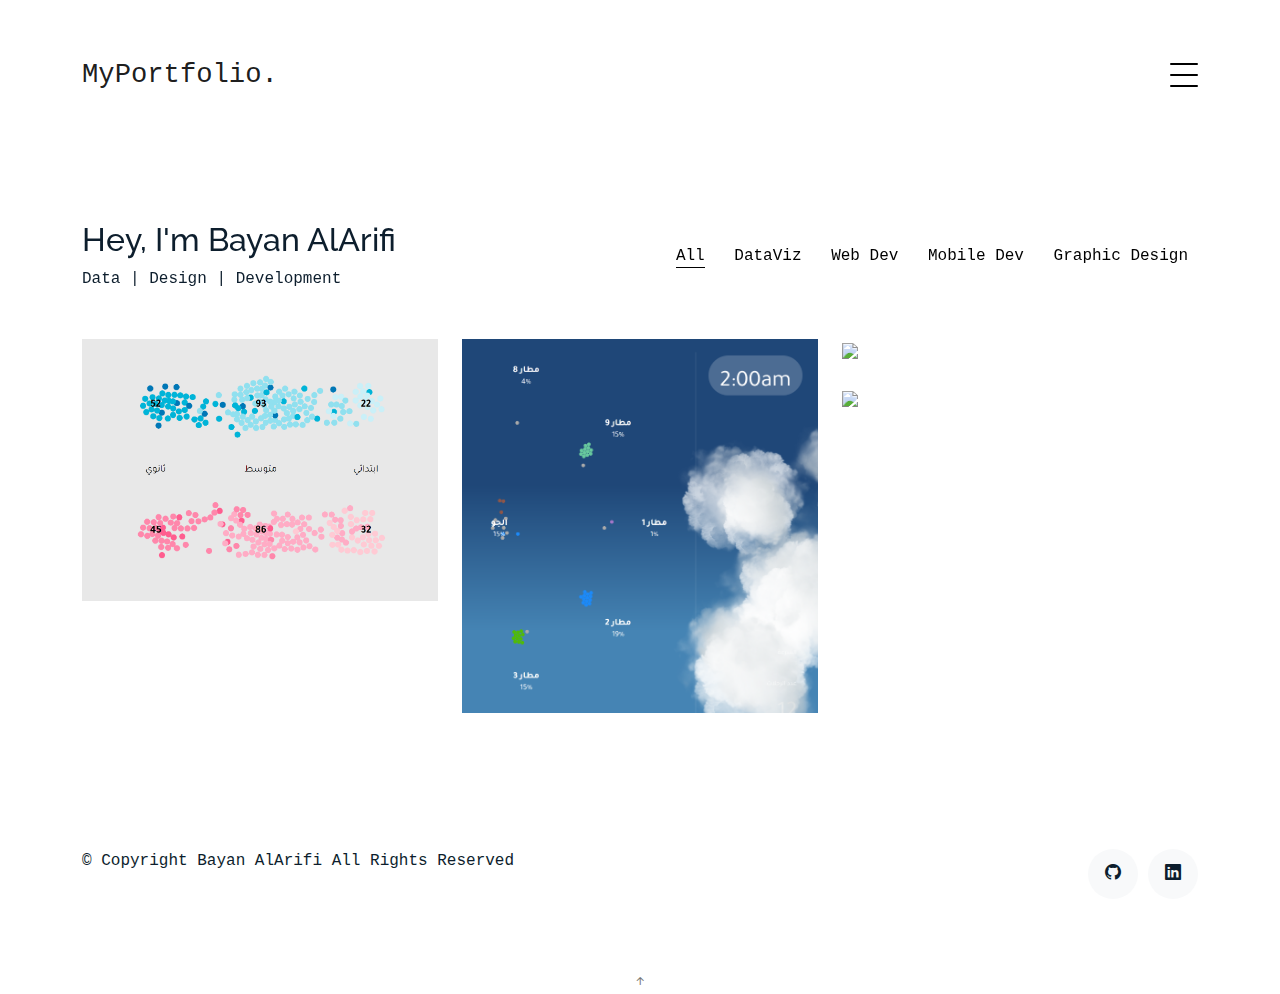
==== index.html @ 4310e3ca "Add DataViz" ====
<!DOCTYPE html>
<html lang="en">

<head>
  <meta charset="utf-8">
  <meta content="width=device-width, initial-scale=1.0" name="viewport">

  <title>Bayna AlArifi Portfolio</title>
  <meta content="" name="description">
  <meta content="" name="keywords">

  <!-- Favicons -->
  <link href="assets/img/favicon.png" rel="icon">
  <link href="assets/img/apple-touch-icon.png" rel="apple-touch-icon">

  <!-- Google Fonts -->
  <link href="https://fonts.googleapis.com/css?family=https://fonts.googleapis.com/css?family=Inconsolata:400,500,600,700|Raleway:400,400i,500,500i,600,600i,700,700i" rel="stylesheet">

  <!-- Vendor CSS Files -->
  <link href="assets/vendor/aos/aos.css" rel="stylesheet">
  <link href="assets/vendor/bootstrap/css/bootstrap.min.css" rel="stylesheet">
  <link href="assets/vendor/bootstrap-icons/bootstrap-icons.css" rel="stylesheet">
  <link href="assets/vendor/swiper/swiper-bundle.min.css" rel="stylesheet">

  <!-- Template Main CSS File -->
  <link href="assets/css/style.css" rel="stylesheet">

  <!-- =======================================================
  * Template Name: MyPortfolio - v4.7.0
  * Template URL: https://bootstrapmade.com/myportfolio-bootstrap-portfolio-website-template/
  * Author: BootstrapMade.com
  * License: https://bootstrapmade.com/license/
  ======================================================== -->
</head>

<body>

  <!-- ======= Navbar ======= -->
  <div class="collapse navbar-collapse custom-navmenu" id="main-navbar">
    <div class="container py-2 py-md-5">
      <div class="row align-items-start">
        <div class="col-md-2">
          <ul class="custom-menu">
            <li class="active"><a href="index.html">Home</a></li>
            <li><a href="">About Me</a></li>
            <li><a href="">Services</a></li>
            <li><a href="">Work</a></li>
            <li><a href="">Contact</a></li>
            <!--
            <li><a href="about.html">About Me</a></li>
            <li><a href="services.html">Services</a></li>
            <li><a href="works.html">Work</a></li>
            <li><a href="contact.html">Contact</a></li>
            -->
          </ul>
        </div>
        <div class="col-md-6 d-none d-md-block  mr-auto">
          <!--
          <div class="tweet d-flex">
            <span class="bi bi-twitter text-white mt-2 mr-3"></span>
            <div>
              <p><em>Lorem ipsum dolor sit amet consectetur adipisicing elit. Quisquam necessitatibus incidunt ut officiis explicabo inventore. <br> <a href="#">t.co/v82jsk</a></em></p>
            </div>
          </div>
      -->
        </div>
        <div class="col-md-4 d-none d-md-block">
          <h3>Contact Me</h3>
          <!-- <p>Lorem ipsum dolor sit amet consectetur adipisicing elit. Quisquam necessitatibus incidunt ut officiisexplicabo inventore. <br> -->
          <p><a href="mailto: bayan.i.alarifi@gmail.com">bayan.i.alarifi@gmail.com</a></p>
          <div class="col-sm-6 social text-md-end">
            <a href="https://github.com/BayanAlArifi"><span class="bi bi-github"></span></a>
            <a href="https://www.linkedin.com/in/bayanalarifi/"><span class="bi bi-linkedin"></span></a>
          </div>
        </div>
      </div>

    </div>
  </div>

  <nav class="navbar navbar-light custom-navbar">
    <div class="container">
      <!-- <img src="assets/img/MyLogo.png" alt="Image" class="img-fluid"> -->
      <a class="navbar-brand" href="index.html">MyPortfolio.</a>
      <a href="#" class="burger" data-bs-toggle="collapse" data-bs-target="#main-navbar">
        <span></span>
      </a>
    </div>
  </nav>

  <main id="main">

    <!-- ======= Works Section ======= -->
    <section class="section site-portfolio">
      <div class="container">
        <div class="row mb-5 align-items-center">
          <div class="col-md-12 col-lg-6 mb-4 mb-lg-0" data-aos="fade-up">
            <h2>Hey, I'm Bayan AlArifi</h2>
            <p class="mb-0">Data | Design | Development</p> <!-- Freelance Creative &amp; Professional Data Scientist -->
          </div>
          <div class="col-md-12 col-lg-6 text-start text-lg-end" data-aos="fade-up" data-aos-delay="100">
            <div id="filters" class="filters">
              <a href="#" data-filter="*" class="active">All</a>
              <a href="#" data-filter=".DataViz">DataViz</a>
              <a href="#" data-filter=".web">Web Dev</a>
              <a href="#" data-filter=".photography">Mobile Dev</a>
              <a href="#" data-filter=".design">Graphic Design</a>
            </div>
          </div>
        </div>
        <div id="portfolio-grid" class="row no-gutter" data-aos="fade-up" data-aos-delay="200">
          <div class="item DataViz col-sm-6 col-md-4 col-lg-4 mb-4">
            <a href="Education-Stages-Simulation.html" class="item-wrap fancybox">
              <div class="work-info">
                <h3>Education Stages Simulation</h3>
                <span>DataViz</span>
              </div>
              <img class="img-fluid" src="assets/img/Dual-Status-Change-Chart-Sample2.png">
            </a>
          </div>
          <div class="item DataViz col-sm-6 col-md-4 col-lg-4 mb-4">
            <a href="AviationMovement.html" class="item-wrap fancybox">
              <div class="work-info">
                <h3>Aviation Movement</h3>
                <span>DataViz</span>
              </div>
              <img class="img-fluid" src="assets/img/Aviation-Movement-Sample.PNG">
            </a>
          </div>
          <div class="item DataViz col-sm-6 col-md-4 col-lg-4 mb-4">
            <a href="Palm-Index.html" class="item-wrap fancybox">
              <div class="work-info">
                <h3>Palm Index</h3>
                <span>DataViz</span>
              </div>
              <img class="img-fluid" src="assets/img/Palm-Chart.png">
            </a>
          </div>
          <div class="item DataViz col-sm-6 col-md-4 col-lg-4 mb-4">
            <a href="Life-Expectancy.html" class="item-wrap fancybox">
              <div class="work-info">
                <h3>Life Expectancy</h3>
                <span>DataViz</span>
              </div>
              <img class="img-fluid" src="assets/img/Life-Expectancy-Sample.png">
            </a>
          </div>
        </div>
      </div>
    </section>
    <!-- End  Works Section -->

    <!-- ======= Clients Section ======= -->
    <!--
    <section class="section">
      <div class="container">
        <div class="row justify-content-center text-center mb-4">
          <div class="col-5">
            <h3 class="h3 heading">My Clients</h3>
            <p>Lorem ipsum dolor sit amet consectetur adipisicing elit explicabo inventore.</p>
          </div>
        </div>
        <div class="row">
          <div class="col-4 col-sm-4 col-md-2">
            <a href="#" class="client-logo"><img src="assets/img/logo-SIDF.png" alt="Image" class="img-fluid"></a>
          </div>
          <div class="col-4 col-sm-4 col-md-2">
            <a href="#" class="client-logo"><img src="assets/img/logo-KSU.png" alt="Image" class="img-fluid"></a>
          </div>
          <div class="col-4 col-sm-4 col-md-2">
            <a href="#" class="client-logo"><img src="assets/img/logo-Emblem.png" alt="Image" class="img-fluid"></a>
          </div>
          <div class="col-4 col-sm-4 col-md-2">
            <a href="#" class="client-logo"><img src="assets/img/logo-netflix.png" alt="Image" class="img-fluid"></a>
          </div>
          <div class="col-4 col-sm-4 col-md-2">
            <a href="#" class="client-logo"><img src="assets/img/logo-nike.png" alt="Image" class="img-fluid"></a>
          </div>
          <div class="col-4 col-sm-4 col-md-2">
            <a href="#" class="client-logo"><img src="assets/img/logo-google.png" alt="Image" class="img-fluid"></a>
          </div>

        </div>
      </div>
    </section> -->

    <!-- ======= Services Section ======= -->
    <!--
    <section class="section services">
      <div class="container">
        <div class="row justify-content-center text-center mb-4">
          <div class="col-5">
            <h3 class="h3 heading">My Services</h3>
            <p>Lorem ipsum dolor sit amet consectetur adipisicing elit explicabo inventore.</p>
          </div>
        </div>
        <div class="row">

          <div class="col-12 col-sm-6 col-md-6 col-lg-3">
            <i class="bi bi-card-checklist"></i>
            <h4 class="h4 mb-2">Web Design</h4>
            <p>Lorem ipsum dolor sit amet consectetur adipisicing elit explicabo inventore.</p>
            <ul class="list-unstyled list-line">
              <li>Lorem ipsum dolor sit amet consectetur adipisicing</li>
              <li>Non pariatur nisi</li>
              <li>Magnam soluta quod</li>
              <li>Lorem ipsum dolor</li>
              <li>Cumque quae aliquam</li>
            </ul>
          </div>
          <div class="col-12 col-sm-6 col-md-6 col-lg-3">
            <i class="bi bi-binoculars"></i>
            <h4 class="h4 mb-2">Mobile Applications</h4>
            <p>Lorem ipsum dolor sit amet consectetur adipisicing elit explicabo inventore.</p>
            <ul class="list-unstyled list-line">
              <li>Lorem ipsum dolor sit amet consectetur adipisicing</li>
              <li>Non pariatur nisi</li>
              <li>Magnam soluta quod</li>
              <li>Lorem ipsum dolor</li>
              <li>Cumque quae aliquam</li>
            </ul>
          </div>
          <div class="col-12 col-sm-6 col-md-6 col-lg-3">
            <i class="bi bi-brightness-high"></i>
            <h4 class="h4 mb-2">Graphic Design</h4>
            <p>Lorem ipsum dolor sit amet consectetur adipisicing elit explicabo inventore.</p>
            <ul class="list-unstyled list-line">
              <li>Lorem ipsum dolor sit amet consectetur adipisicing</li>
              <li>Non pariatur nisi</li>
              <li>Magnam soluta quod</li>
              <li>Lorem ipsum dolor</li>
              <li>Cumque quae aliquam</li>
            </ul>
          </div>
          <div class="col-12 col-sm-6 col-md-6 col-lg-3">
            <i class="bi bi-calendar4-week"></i>
            <h4 class="h4 mb-2">SEO</h4>
            <p>Lorem ipsum dolor sit amet consectetur adipisicing elit explicabo inventore.</p>
            <ul class="list-unstyled list-line">
              <li>Lorem ipsum dolor sit amet consectetur adipisicing</li>
              <li>Non pariatur nisi</li>
              <li>Magnam soluta quod</li>
              <li>Lorem ipsum dolor</li>
              <li>Cumque quae aliquam</li>
            </ul>
          </div>
        </div>
      </div>
    </section> -->

    <!-- ======= Testimonials Section ======= -->
    <!--
    <section class="section pt-0">
      <div class="container">
        <div class="testimonials-slider swiper" data-aos="fade-up" data-aos-delay="100">
          <div class="swiper-wrapper">
            <div class="swiper-slide">
              <div class="testimonial-wrap">
                <div class="testimonial">
                  <img src="assets/img/person_1.jpg" alt="Image" class="img-fluid">
                  <blockquote>
                    <p>Lorem ipsum dolor sit amet consectetur adipisicing elit. Quisquam necessitatibus incidunt ut officiis
                      explicabo inventore.</p>
                  </blockquote>
                  <p>&mdash; Jean Hicks</p>
                </div>
              </div>
            </div>
            <div class="swiper-slide">
              <div class="testimonial-wrap">
                <div class="testimonial">
                  <img src="assets/img/person_2.jpg" alt="Image" class="img-fluid">
                  <blockquote>
                    <p>Lorem ipsum dolor sit amet consectetur adipisicing elit. Quisquam necessitatibus incidunt ut officiis
                      explicabo inventore.</p>
                  </blockquote>
                  <p>&mdash; Chris Stanworth</p>
                </div>
              </div>
            </div>
          </div>
          <div class="swiper-pagination"></div>
        </div>
      </div>
    </section>
    -->
    <!-- End Testimonials Section -->

  </main><!-- End #main -->

  <!-- ======= Footer ======= -->
  <footer class="footer" role="contentinfo">
    <div class="container">
      <div class="row">
        <div class="col-sm-6">
          <p class="mb-1">&copy; Copyright Bayan AlArifi All Rights Reserved</p>
          <div class="credits">
            <!--
            All the links in the footer should remain intact.
            You can delete the links only if you purchased the pro version.
            Licensing information: https://bootstrapmade.com/license/
            Purchase the pro version with working PHP/AJAX contact form: https://bootstrapmade.com/buy/?theme=MyPortfolio
          -->
<!--            Designed by <a href="https://bootstrapmade.com/">BootstrapMade</a>-->
          </div>
        </div>
        <div class="col-sm-6 social text-md-end">
          <a href="https://github.com/BayanAlArifi"><span class="bi bi-github"></span></a>
          <a href="https://www.linkedin.com/in/bayanalarifi/"><span class="bi bi-linkedin"></span></a>
        </div>
      </div>
    </div>
  </footer>

  <a href="#" class="back-to-top d-flex align-items-center justify-content-center"><i class="bi bi-arrow-up-short"></i></a>

  <!-- Vendor JS Files -->
  <script src="assets/vendor/aos/aos.js"></script>
  <script src="assets/vendor/bootstrap/js/bootstrap.bundle.min.js"></script>
  <script src="assets/vendor/isotope-layout/isotope.pkgd.min.js"></script>
  <script src="assets/vendor/swiper/swiper-bundle.min.js"></script>
  <script src="assets/vendor/php-email-form/validate.js"></script>

  <!-- Template Main JS File -->
  <script src="assets/js/main.js"></script>

</body>

</html>
---- assets/css/style.css ----
/**
* Template Name: MyPortfolio - v4.7.0
* Template URL: https://bootstrapmade.com/myportfolio-bootstrap-portfolio-website-template/
* Author: BootstrapMade.com
* License: https://bootstrapmade.com/license/
*/

/*--------------------------------------------------------------
# General
--------------------------------------------------------------*/
body {
  font-family: "Inconsolata", monospace;
  color: #0d1e2d;
}

a {
  color: #777;
  text-decoration: none;
}

a:hover {
  color: #000;
}

h1, h2, h3, h4, h5, h6, .font-heading {
  font-family: "Raleway", sans-serif;
}

.section {
  padding: 7rem 0;
}

.filters a {
  text-decoration: none;
  color: #000;
  display: inline-block;
  padding-left: 10px;
  padding-right: 10px;
  position: relative;
}
.filters a:hover, .filters a:focus, .filters a:active {
  text-decoration: none;
}
.filters a:hover:before {
  content: "";
  position: absolute;
  left: 10px;
  right: 10px;
  bottom: 0;
  height: 1px;
  background-color: #000;
}
.filters a.active {
  color: #000;
}
.filters a.active:before {
  content: "";
  position: absolute;
  left: 10px;
  right: 10px;
  bottom: 0;
  height: 1px;
  background-color: #000;
}

.item {
  border: none;
  margin-bottom: 30px;
}
.item .item-wrap {
  display: block;
  position: relative;
  overflow: hidden;
}
.item .item-wrap:after {
  z-index: 2;
  position: absolute;
  content: "";
  top: 0;
  left: 0;
  right: 0;
  bottom: 0;
  background: rgba(0, 0, 0, 0.4);
  visibility: hidden;
  opacity: 0;
  transition: 0.3s all ease-in-out;
}
.item .item-wrap img {
  transition: 0.3s transform ease;
  transform: scale(1);
}
.item .item-wrap > .work-info {
  position: absolute;
  top: 50%;
  width: 100%;
  text-align: center;
  z-index: 3;
  transform: translateY(-50%);
  color: #fff;
  opacity: 0;
  visibility: hidden;
  margin-top: 20px;
  transition: 0.3s all ease;
}
.item .item-wrap > .work-info h3 {
  font-size: 20px;
  margin-bottom: 0;
}
.item .item-wrap > .work-info span {
  font-size: 14px;
  text-transform: uppercase;
  letter-spacing: 0.2rem;
}
.item .item-wrap:hover {
  text-decoration: none;
}
.item .item-wrap:hover img {
  transform: scale(1.05);
}
.item .item-wrap:hover:after {
  opacity: 1;
  visibility: visible;
}
.item .item-wrap:hover .work-info {
  margin-top: 0px;
  opacity: 1;
  visibility: visible;
}

.testimonial-wrap {
  padding: 50px 50px 80px 50px;
  background: #eceff2;
}
.testimonial-wrap .testimonial {
  text-align: center;
  max-width: 500px;
  margin: 0 auto;
}
.testimonial-wrap .testimonial img {
  border-radius: 50%;
  width: 120px;
  margin: 0 auto 30px auto;
}
.testimonial-wrap .testimonial blockquote p {
  font-size: 20px;
}

.h3 {
  font-size: 20px;
}

.h4 {
  font-size: 16px;
}

.heading {
  font-size: 28px;
}

.readmore {
  display: inline-block;
  border: 1px solid #000;
  padding: 10px 15px;
  font-size: 12px;
  text-transform: uppercase;
  color: #000;
  transition: 0.2s all ease;
  font-weight: 700;
}
.readmore:active, .readmore:focus, .readmore:hover {
  outline: none;
}
.readmore:hover {
  color: #fff;
  text-decoration: none;
  background: #000;
}

.testimonials-slider .swiper-pagination {
  margin-top: -60px;
  position: relative;
}
.testimonials-slider .swiper-pagination .swiper-pagination-bullet {
  width: 12px;
  height: 12px;
  background-color: rgba(13, 30, 45, 0.3);
  opacity: 1;
}
.testimonials-slider .swiper-pagination .swiper-pagination-bullet-active {
  background-color: rgba(13, 30, 45, 0.6);
}

.sticky-content {
  position: sticky;
  position: -webkit-sticky;
  top: 0;
  /* required */
}

.list-line li {
  margin-bottom: 10px;
  position: relative;
  padding-left: 30px;
}
.list-line li:before {
  content: "";
  position: absolute;
  left: 0;
  top: 0.7rem;
  width: 10px;
  height: 2px;
  background: #000;
}

.form-control {
  border-radius: 0;
  background: #f8f9fa;
  border: 1px solid transparent;
  padding-top: 10px !important;
  padding-bottom: 10px !important;
}
.form-control:active, .form-control:focus {
  background: #eff1f4;
  outline: none;
  box-shadow: none;
  border: 1px solid transparent;
}

.custom-progress {
  height: 7px;
  border-radius: 0;
}
.custom-progress .progress-bar {
  background: #000;
}

/* Services */
.services i {
  font-size: 40px;
}
.services h4 {
  padding-top: 10px;
}

/* Contact Form */
.php-email-form .error-message {
  display: none;
  color: #fff;
  background: #ed3c0d;
  text-align: left;
  padding: 15px;
  font-weight: 600;
}
.php-email-form .error-message br + br {
  margin-top: 25px;
}
.php-email-form .sent-message {
  display: none;
  color: #fff;
  background: #18d26e;
  text-align: center;
  padding: 15px;
  font-weight: 600;
}
.php-email-form .loading {
  display: none;
  background: #fff;
  text-align: center;
  padding: 15px;
}
.php-email-form .loading:before {
  content: "";
  display: inline-block;
  border-radius: 50%;
  width: 24px;
  height: 24px;
  margin: 0 10px -6px 0;
  border: 3px solid #18d26e;
  border-top-color: #eee;
  -webkit-animation: animate-loading 1s linear infinite;
  animation: animate-loading 1s linear infinite;
}

@-webkit-keyframes animate-loading {
  0% {
    transform: rotate(0deg);
  }
  100% {
    transform: rotate(360deg);
  }
}

@keyframes animate-loading {
  0% {
    transform: rotate(0deg);
  }
  100% {
    transform: rotate(360deg);
  }
}
/*--------------------------------------------------------------
# Header
--------------------------------------------------------------*/
/* Custom Navmenu */
.custom-navmenu {
  background: #0d1e2d;
}
.custom-navmenu .custom-menu, .custom-navmenu .custom-menu li {
  padding: 0;
  margin: 0;
  list-style: none;
}
.custom-navmenu .custom-menu li {
  margin-bottom: 0;
  font-size: 20px;
}
.custom-navmenu .custom-menu li a {
  color: #fff;
  padding: 10px 0 !important;
}
.custom-navmenu .custom-menu li a:hover {
  text-decoration: none;
}
.custom-navmenu .custom-menu li.active a {
  text-decoration: underline;
}
.custom-navmenu h3 {
  font-size: 20px;
  color: #fff;
}
.custom-navmenu p {
  color: rgba(255, 255, 255, 0.6);
}
.custom-navmenu a {
  color: rgba(255, 255, 255, 0.7);
}
.custom-navmenu a:hover {
  color: #fff;
}

/* Custom Navbar */
.custom-navbar {
  padding-top: 50px;
  width: 100%;
}
@media (max-width: 780px) {
  .custom-navbar > .container {
    padding-right: 0;
    padding-left: 0;
  }
}
.custom-navbar .navbar-brand {
  font-size: 1.7rem;
}

/* Burger */
.burger {
  width: 28px;
  height: 32px;
  cursor: pointer;
  position: relative;
}

.burger:before, .burger span, .burger:after {
  width: 100%;
  height: 2px;
  display: block;
  background: #000;
  border-radius: 2px;
  position: absolute;
  opacity: 1;
}

.burger:before, .burger:after {
  transition: top 0.35s cubic-bezier(0.23, 1, 0.32, 1), transform 0.35s cubic-bezier(0.23, 1, 0.32, 1), opacity 0.35s cubic-bezier(0.23, 1, 0.32, 1), background-color 1.15s cubic-bezier(0.86, 0, 0.07, 1);
  -webkit-transition: top 0.35s cubic-bezier(0.23, 1, 0.32, 1), -webkit-transform 0.35s cubic-bezier(0.23, 1, 0.32, 1), opacity 0.35s cubic-bezier(0.23, 1, 0.32, 1), background-color 1.15s cubic-bezier(0.86, 0, 0.07, 1);
  content: "";
}

.burger:before {
  top: 4px;
}

.burger span {
  top: 15px;
}

.burger:after {
  top: 26px;
}

/* Hover */
.burger:hover:before {
  top: 7px;
}

.burger:hover:after {
  top: 23px;
}

/* Click */
.burger.active span {
  opacity: 0;
}

.burger.active:before, .burger.active:after {
  top: 40%;
}

.burger.active:before {
  transform: rotate(45deg);
}

.burger.active:after {
  transform: rotate(-45deg);
}

.burger:focus {
  outline: none;
}

/*--------------------------------------------------------------
# Footer
--------------------------------------------------------------*/
.footer {
  padding: 0 0 4rem 0;
}
.footer a {
  color: #000;
}

.social a {
  display: inline-block;
  width: 50px;
  height: 50px;
  border-radius: 50%;
  background: #f8f9fa;
  position: relative;
  text-align: center;
  color: #0d1e2d;
}
.social a span {
  display: inline-block;
  left: 50%;
  position: absolute;
  top: 50%;
  transform: translate(-50%, -50%);
}
.social a:hover {
  color: #000;
}
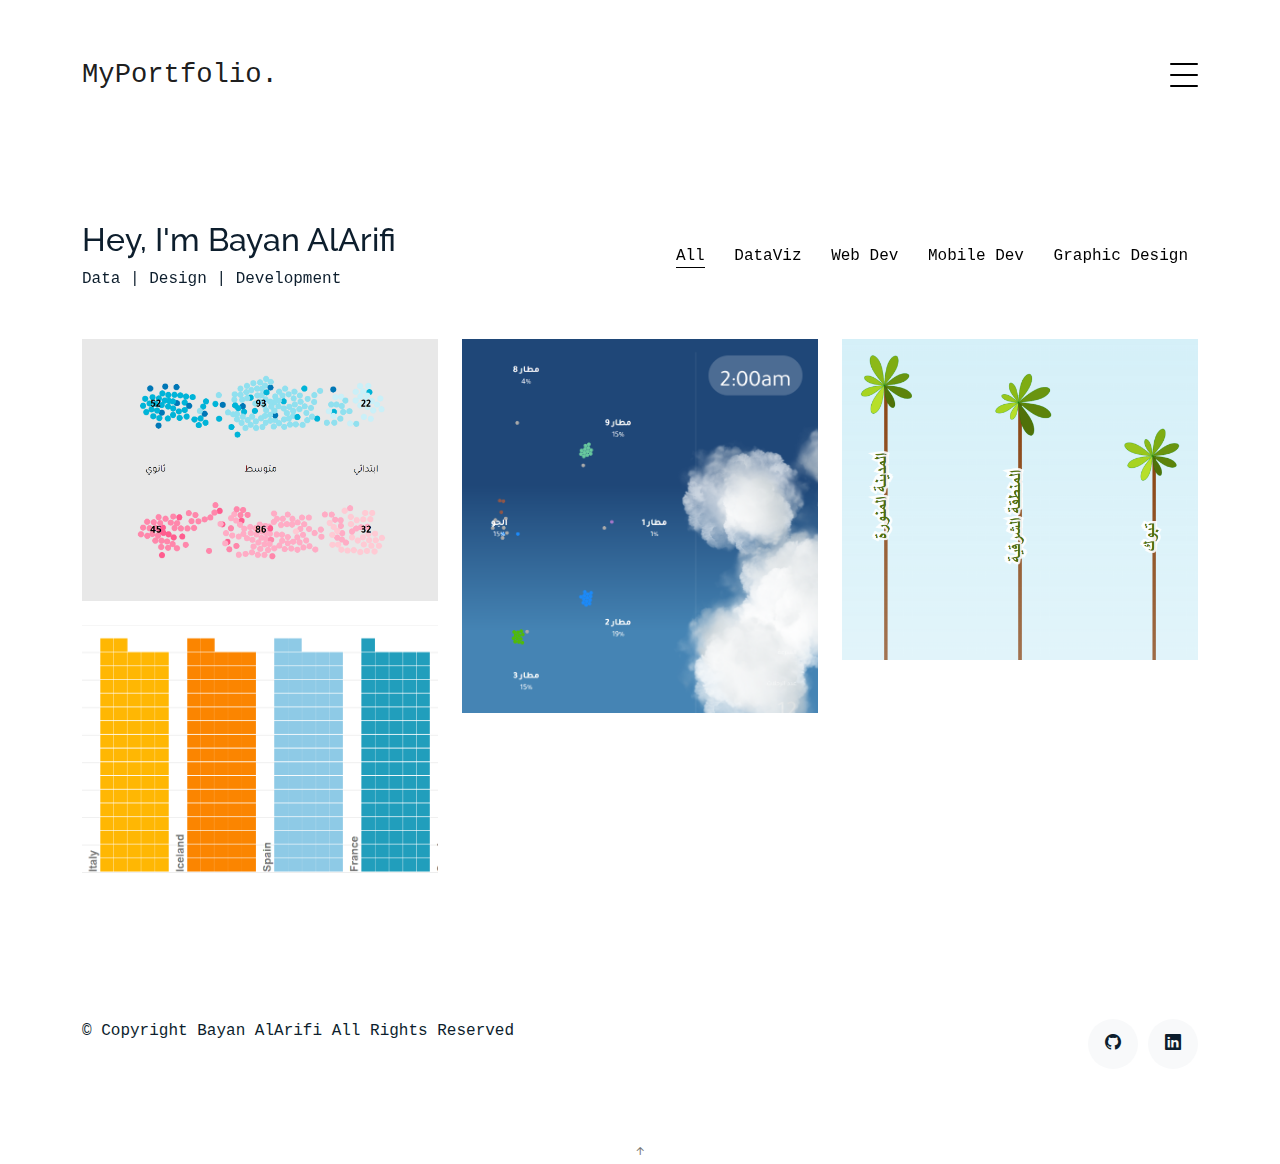
==== commit 93e08725: "Fix path" ====
--- a/index.html
+++ b/index.html
@@ -133,7 +133,7 @@
                 <h3>Palm Index</h3>
                 <span>DataViz</span>
               </div>
-              <img class="img-fluid" src="assets/img/Palm-Chart.png">
+              <img class="img-fluid" src="assets/img/Palm-Chart-Sample.PNG">
             </a>
           </div>
           <div class="item DataViz col-sm-6 col-md-4 col-lg-4 mb-4">
@@ -142,7 +142,7 @@
                 <h3>Life Expectancy</h3>
                 <span>DataViz</span>
               </div>
-              <img class="img-fluid" src="assets/img/Life-Expectancy-Sample.png">
+              <img class="img-fluid" src="assets/img/Life-Expectancy-Sample.PNG">
             </a>
           </div>
         </div>
